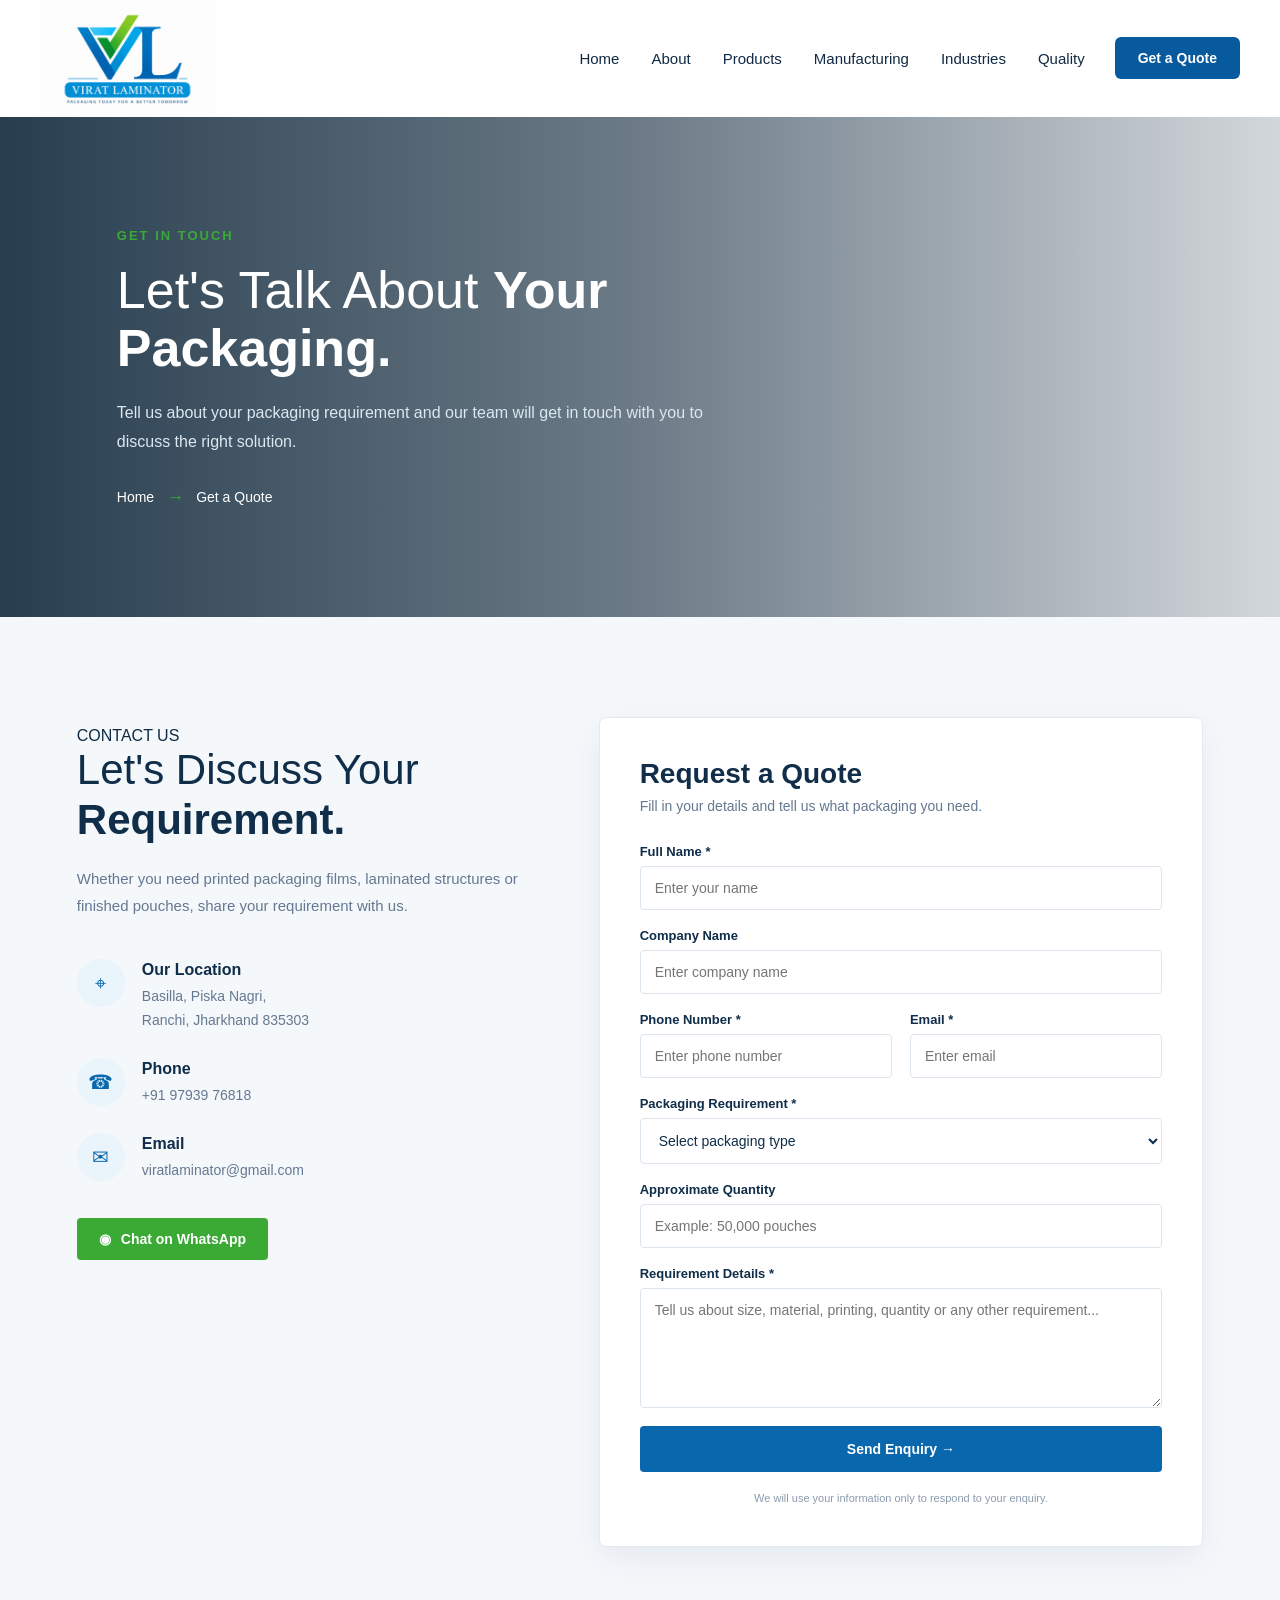
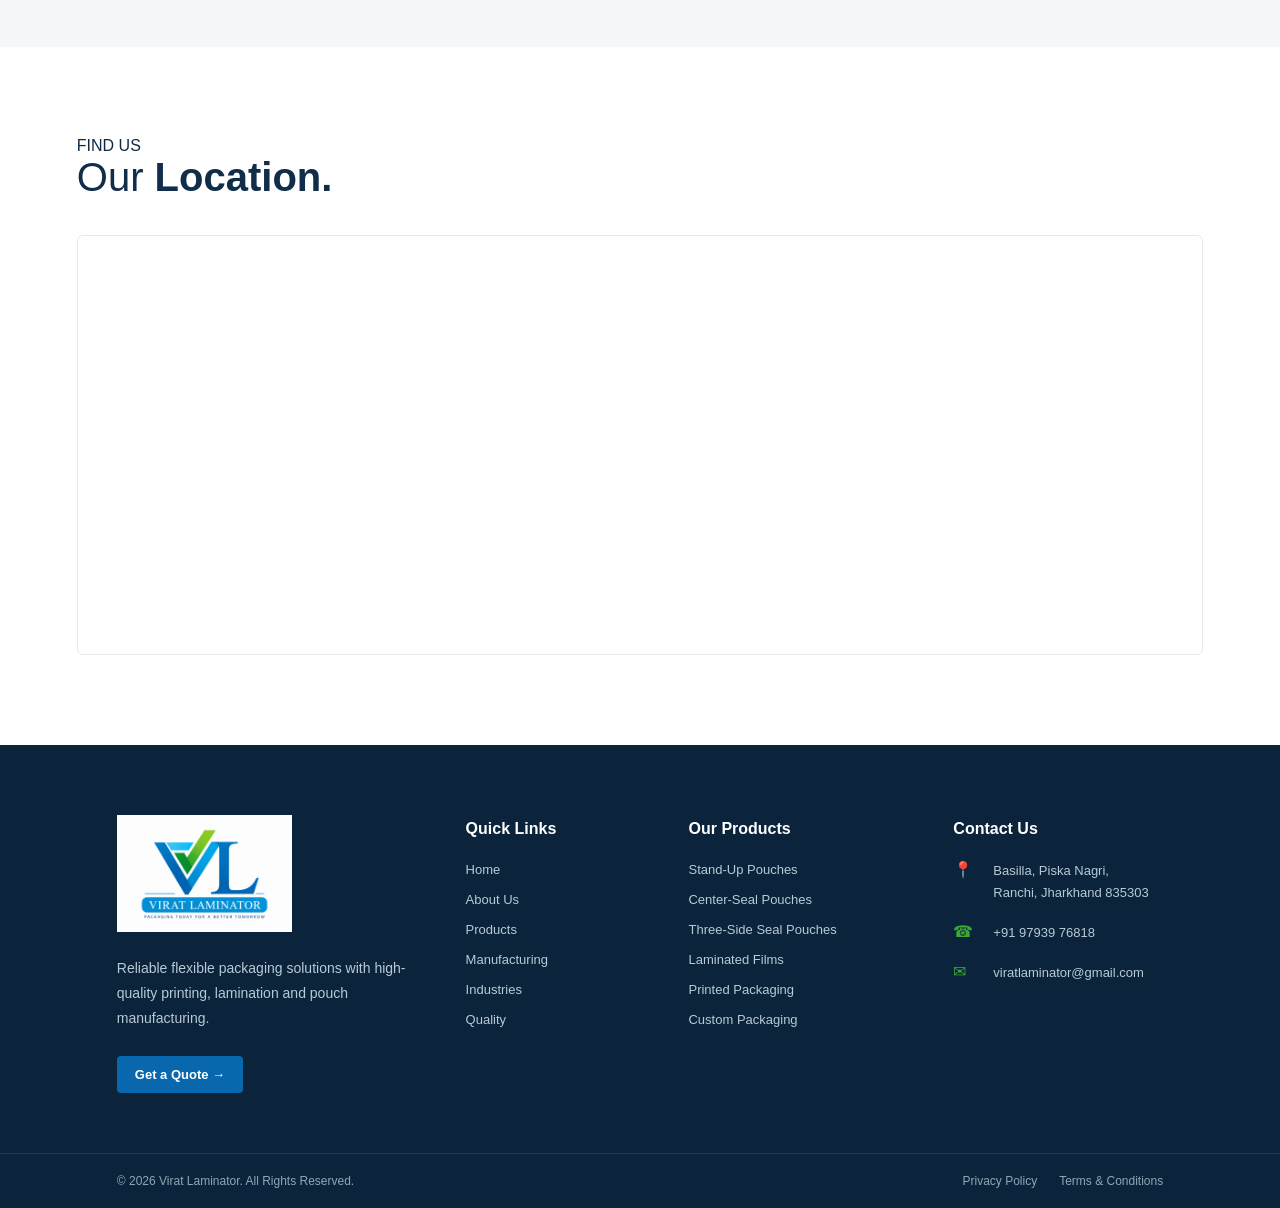
==== pages/contact.html @ d9c420b5 "Add files via upload" ====
<!DOCTYPE html>
<html lang="en">

<head>
    <meta charset="UTF-8">
    <meta name="viewport" content="width=device-width, initial-scale=1.0">

    <title>Get a Quote | Virat Laminator</title>

    <meta name="description"
        content="Contact Virat Laminator for flexible packaging, pouch manufacturing, gravure printing and lamination requirements.">

    <link rel="stylesheet" href="../css/global.css">
    <link rel="stylesheet" href="../css/contact.css">
</head>

<body>

    <!-- =====================================================
         NAVBAR
    ====================================================== -->

    <header class="navbar">

        <a href="../index.html" class="logo">
            <img src="../assets/images/logo/logo.png"
                 alt="Virat Laminator">
        </a>

        <nav class="nav-menu">

            <a href="../index.html" class="nav-link">Home</a>

            <a href="about.html" class="nav-link">About</a>

            <a href="products.html" class="nav-link">Products</a>

            <a href="manufacturing.html" class="nav-link">
                Manufacturing
            </a>

            <a href="industries.html" class="nav-link">
                Industries
            </a>

            <a href="quality.html" class="nav-link">
                Quality
            </a>

        </nav>

        <a href="contact.html" class="quote-btn">
            Get a Quote
        </a>

        <button class="menu-toggle"
                id="menuToggle"
                aria-label="Open Menu">

            <span></span>
            <span></span>
            <span></span>

        </button>

    </header>


    <!-- =====================================================
         MOBILE MENU
    ====================================================== -->

    <div class="mobile-menu" id="mobileMenu">

            <a href="../index.html" class="mobile-nav-link ">
                Home
            </a>

            <a href="about.html" class="mobile-nav-link ">
                About Us
            </a>

            <a href="products.html" class="mobile-nav-link">
                Products
            </a>

            <a href="manufacturing.html" class="mobile-nav-link">
                Manufacturing
            </a>

            <a href="industries.html" class="mobile-nav-link">
                Industries
            </a>

            <a href="quality.html" class="mobile-nav-link">
                Quality
            </a>

            <a href="contact.html" class="mobile-nav-link active">
                Contact
            </a>

            <a href="contact.html" class="mobile-quote-btn active">
                Get a Quote
            </a>

        </div>

    

    <!-- =====================================================
         CONTACT HERO
    ====================================================== -->

    <section class="contact-hero">

        <div class="contact-hero-content">

            <span class="contact-hero-label">
                GET IN TOUCH
            </span>

            <h1>
                Let's Talk About
                <strong>Your Packaging.</strong>
            </h1>

            <p>
                Tell us about your packaging requirement and our team
                will get in touch with you to discuss the right solution.
            </p>

            <div class="contact-breadcrumb">

                <a href="../index.html">
                    Home
                </a>

                <span>→</span>

                <span>
                    Get a Quote
                </span>

            </div>

        </div>

    </section>


    <!-- =====================================================
         CONTACT SECTION
    ====================================================== -->

    <section class="contact-section">

        <div class="contact-container">


            <!-- =================================================
                 CONTACT INFORMATION
            ================================================== -->

            <div class="contact-info">

                <span class="section-label">
                    CONTACT US
                </span>

                <h2>
                    Let's Discuss Your
                    <strong>Requirement.</strong>
                </h2>

                <p class="contact-intro">
                    Whether you need printed packaging films,
                    laminated structures or finished pouches,
                    share your requirement with us.
                </p>


                <!-- ADDRESS -->

                <div class="contact-info-item">

                    <div class="contact-info-icon">
                        ⌖
                    </div>

                    <div>

                        <h3>
                            Our Location
                        </h3>

                        <p>
                            Basilla, Piska Nagri,<br>
                            Ranchi, Jharkhand 835303
                        </p>

                    </div>

                </div>


                <!-- PHONE -->

                <div class="contact-info-item">

                    <div class="contact-info-icon">
                        ☎
                    </div>

                    <div>

                        <h3>
                            Phone
                        </h3>

                        <p>
                            <a href="tel:+919793976818">
                                +91 97939 76818
                            </a>
                        </p>

                    </div>

                </div>


                <!-- EMAIL -->

                <div class="contact-info-item">

                    <div class="contact-info-icon">
                        ✉
                    </div>

                    <div>

                        <h3>
                            Email
                        </h3>

                        <p>
                            <a href="mailto:viratlaminator@gmail.com">
                                viratlaminator@gmail.com
                            </a>
                        </p>

                    </div>

                </div>


                <!-- WHATSAPP -->

                <a href="https://wa.me/919793976818"
                   class="whatsapp-button"
                   target="_blank">

                    <span>◉</span>

                    Chat on WhatsApp

                </a>

            </div>


            <!-- =================================================
                 QUOTE FORM
            ================================================== -->

            <div class="quote-form-wrapper">

                <div class="quote-form-heading">

                    <h2>
                        Request a Quote
                    </h2>

                    <p>
                        Fill in your details and tell us what
                        packaging you need.
                    </p>

                </div>


                <form id="quoteForm"
                      class="quote-form">


                    <!-- NAME -->

                    <div class="form-group">

                        <label for="name">
                            Full Name *
                        </label>

                        <input
                            type="text"
                            id="name"
                            name="name"
                            placeholder="Enter your name"
                            required>

                    </div>


                    <!-- COMPANY -->

                    <div class="form-group">

                        <label for="company">
                            Company Name
                        </label>

                        <input
                            type="text"
                            id="company"
                            name="company"
                            placeholder="Enter company name">

                    </div>


                    <!-- PHONE -->

                    <div class="form-row">

                        <div class="form-group">

                            <label for="phone">
                                Phone Number *
                            </label>

                            <input
                                type="tel"
                                id="phone"
                                name="phone"
                                placeholder="Enter phone number"
                                required>

                        </div>


                        <!-- EMAIL -->

                        <div class="form-group">

                            <label for="email">
                                Email *
                            </label>

                            <input
                                type="email"
                                id="email"
                                name="email"
                                placeholder="Enter email"
                                required>

                        </div>

                    </div>


                    <!-- PRODUCT -->

                    <div class="form-group">

                        <label for="product">
                            Packaging Requirement *
                        </label>

                        <select id="product"
                                name="product"
                                required>

                            <option value="">
                                Select packaging type
                            </option>

                            <option value="stand-up-pouch">
                                Stand-Up Pouches
                            </option>

                            <option value="center-seal">
                                Center-Seal Pouches
                            </option>

                            <option value="three-side-seal">
                                Three-Side Seal Pouches
                            </option>

                            <option value="laminated-film">
                                Laminated Films
                            </option>

                            <option value="printed-packaging">
                                Printed Packaging
                            </option>

                            <option value="custom-packaging">
                                Custom Packaging
                            </option>

                            <option value="other">
                                Other
                            </option>

                        </select>

                    </div>


                    <!-- QUANTITY -->

                    <div class="form-group">

                        <label for="quantity">
                            Approximate Quantity
                        </label>

                        <input
                            type="text"
                            id="quantity"
                            name="quantity"
                            placeholder="Example: 50,000 pouches">

                    </div>


                    <!-- MESSAGE -->

                    <div class="form-group">

                        <label for="message">
                            Requirement Details *
                        </label>

                        <textarea
                            id="message"
                            name="message"
                            rows="5"
                            placeholder="Tell us about size, material, printing, quantity or any other requirement..."
                            required></textarea>

                    </div>


                    <!-- SUBMIT -->

                    <button type="submit"
                            class="quote-submit">

                        Send Enquiry →

                    </button>


                    <p class="form-note">
                        We will use your information only to respond
                        to your enquiry.
                    </p>

                    <p id="formMessage"
                       class="form-message">
                    </p>

                </form>

            </div>

        </div>

    </section>


    <!-- =====================================================
         MAP / LOCATION
    ====================================================== -->

    <section class="location-section">

        <div class="location-container">

            <div class="location-heading">

                <span class="section-label">
                    FIND US
                </span>

                <h2>
                    Our
                    <strong>Location.</strong>
                </h2>

            </div>


            <div class="map-wrapper">

                <iframe
                    src="https://www.google.com/maps?q=Ranchi,Jharkhand,India&output=embed"
                    loading="lazy"
                    allowfullscreen>
                </iframe>

            </div>

        </div>

    </section>


    <!-- =====================================================
         FOOTER
    ====================================================== -->

    <footer class="site-footer">

        <div class="footer-container">

            <div class="footer-column footer-company">

                <a href="../index.html"
                   class="footer-logo">

                    <img src="../assets/images/logo/logo.png"
                         alt="Virat Laminator">

                </a>

                <p>
                    Reliable flexible packaging solutions with
                    high-quality printing, lamination and pouch
                    manufacturing.
                </p>

                <a href="contact.html"
                   class="footer-quote">
                    Get a Quote →
                </a>

            </div>


            <div class="footer-column">

                <h3>Quick Links</h3>

                <ul>

                    <li><a href="../index.html">Home</a></li>

                    <li><a href="about.html">About Us</a></li>

                    <li><a href="products.html">Products</a></li>

                    <li>
                        <a href="manufacturing.html">
                            Manufacturing
                        </a>
                    </li>

                    <li>
                        <a href="industries.html">
                            Industries
                        </a>
                    </li>

                    <li>
                        <a href="quality.html">
                            Quality
                        </a>
                    </li>

                </ul>

            </div>


            <div class="footer-column">

                <h3>Our Products</h3>

                <ul>

                    <li>
                        <a href="products.html">
                            Stand-Up Pouches
                        </a>
                    </li>

                    <li>
                        <a href="products.html">
                            Center-Seal Pouches
                        </a>
                    </li>

                    <li>
                        <a href="products.html">
                            Three-Side Seal Pouches
                        </a>
                    </li>

                    <li>
                        <a href="products.html">
                            Laminated Films
                        </a>
                    </li>

                    <li>
                        <a href="products.html">
                            Printed Packaging
                        </a>
                    </li>

                    <li>
                        <a href="products.html">
                            Custom Packaging
                        </a>
                    </li>

                </ul>

            </div>


            <div class="footer-column footer-contact">

                <h3>Contact Us</h3>

                <div class="footer-contact-item">

                    <span>📍</span>

                    <p>
                        Basilla, Piska Nagri,<br>
                        Ranchi, Jharkhand 835303
                    </p>

                </div>

                <div class="footer-contact-item">

                    <span>☎</span>

                    <p>
                        <a href="tel:+919793976818">
                            +91 97939 76818
                        </a>
                    </p>

                </div>

                <div class="footer-contact-item">

                    <span>✉</span>

                    <p>
                        <a href="mailto:viratlaminator@gmail.com">
                            viratlaminator@gmail.com
                        </a>
                    </p>

                </div>

            </div>

        </div>


        <div class="footer-bottom">

            <div class="footer-bottom-container">

                <p>
                    © 2026 Virat Laminator. All Rights Reserved.
                </p>

                <div class="footer-bottom-links">

                    <a href="#">
                        Privacy Policy
                    </a>

                    <a href="#">
                        Terms & Conditions
                    </a>

                </div>

            </div>

        </div>

    </footer>


    <script src="../js/global.js"></script>
    <script src="../js/contact.js"></script>

</body>

</html>
---- css/global.css ----
/* =====================================================
   VIRAT LAMINATOR
   GLOBAL STYLES
===================================================== */


/* ================= COLORS ================= */

:root {

    --primary-blue: #075A9E;
    --secondary-blue: #0B82C9;

    --primary-green: #48A52A;
    --light-green: #EAF6E5;

    --dark-navy: #102A43;

    --white: #FFFFFF;
    --light-gray: #F5F7FA;

    --text-dark: #102A43;
    --text-gray: #667085;

    --border-gray: #E4E7EC;

}


/* ================= RESET ================= */

* {
    margin: 0;
    padding: 0;
    box-sizing: border-box;
}


html {
    scroll-behavior: smooth;
}


body {
    font-family: Arial, Helvetica, sans-serif;
    color: var(--text-dark);
    background-color: var(--white);
}


a {
    text-decoration: none;
    color: inherit;
}


button {
    font-family: inherit;
}


/* ================= NAVBAR ================= */

.site-header {
    width: 100%;
    background: var(--white);
    position: sticky;
    top: 0;
    z-index: 1000;

    border-bottom: 1px solid var(--border-gray);
}


.navbar {
    width: 100%;
    max-width: 1400px;

    margin: 0 auto;

    min-height: 82px;

    padding: 0 40px;

    display: flex;
    align-items: center;
    justify-content: space-between;

    gap: 30px;
}


/* ================= LOGO ================= */

.logo {
    display: flex;
    align-items: center;

    flex-shrink: 0;
}


.logo img {
    width: 175px;
    height: auto;

    display: block;
}


/* ================= DESKTOP MENU ================= */

.nav-menu {
    display: flex;
    align-items: center;

    gap: 32px;

    margin-left: auto;
}


.nav-link {
    position: relative;

    font-size: 15px;
    font-weight: 500;

    color: var(--text-dark);

    padding: 30px 0;

    transition: color 0.3s ease;
}


/* Hover */

.nav-link:hover {
    color: var(--primary-blue);
}


/* Active */

.nav-link.active {
    color: var(--primary-blue);
}


/* Active underline */

.nav-link.active::after {

    content: "";

    position: absolute;

    left: 0;
    right: 0;
    bottom: 20px;

    height: 2px;

    background: var(--primary-green);

}


/* ================= NAV ACTIONS ================= */

.nav-actions {

    display: flex;
    align-items: center;

    gap: 15px;

    margin-left: 10px;
}


/* ================= GET QUOTE BUTTON ================= */

.quote-btn {

    display: inline-flex;

    align-items: center;
    justify-content: center;

    padding: 13px 23px;

    border-radius: 6px;

    background: var(--primary-blue);

    color: var(--white);

    font-size: 14px;
    font-weight: 600;

    white-space: nowrap;

    transition:
        background 0.3s ease,
        transform 0.3s ease;

}


.quote-btn:hover {

    background: var(--dark-navy);

    transform: translateY(-2px);

}


/* ================= MOBILE MENU BUTTON ================= */

.menu-toggle {

    display: none;

    width: 42px;
    height: 42px;

    border: none;

    background: transparent;

    cursor: pointer;

    padding: 8px;

}


.menu-toggle span {

    display: block;

    width: 25px;
    height: 2px;

    margin: 5px auto;

    background: var(--dark-navy);

    transition: all 0.3s ease;

}


/* ================= MOBILE MENU ================= */

.mobile-menu {

    display: none;

    background: var(--white);

    border-top: 1px solid var(--border-gray);

    padding: 15px 25px 25px;

}


.mobile-nav-link {

    display: block;

    padding: 14px 5px;

    border-bottom: 1px solid var(--border-gray);

    font-size: 16px;
    font-weight: 500;

    color: var(--text-dark);

}


.mobile-nav-link:hover,
.mobile-nav-link.active {

    color: var(--primary-blue);

}


/* ================= MOBILE QUOTE ================= */

.mobile-quote-btn {

    display: block;

    margin-top: 20px;

    padding: 14px;

    text-align: center;

    border-radius: 6px;

    background: var(--primary-green);

    color: var(--white);

    font-weight: 600;

}


/* ================= TEMPORARY CONTENT ================= */

.placeholder-section {

    min-height: 80vh;

    display: flex;

    flex-direction: column;

    align-items: center;
    justify-content: center;

    text-align: center;

    padding: 40px;

    background: var(--light-gray);

}


.placeholder-section h1 {

    font-size: 52px;

    color: var(--primary-blue);

    margin-bottom: 15px;

}


.placeholder-section p {

    font-size: 20px;

    color: var(--text-gray);

}


/* =====================================================
   TABLET
===================================================== */

@media (max-width: 1100px) {

    .navbar {
        padding: 0 25px;
    }

    .nav-menu {
        gap: 20px;
    }

    .nav-link {
        font-size: 14px;
    }

    .logo img {
        width: 150px;
    }

}


/* =====================================================
   MOBILE
===================================================== */

@media (max-width: 850px) {

    .navbar {

        min-height: 72px;

        padding: 0 20px;

    }


    .logo img {
        width: 145px;
    }


    /* Hide desktop menu */

    .nav-menu {
        display: none;
    }


    /* Hide desktop quote */

    .quote-btn {
        display: none;
    }


    /* Show mobile button */

    .menu-toggle {
        display: block;
    }


    /* Mobile menu */

    .mobile-menu {

        display: none;

    }


    .mobile-menu.show {

        display: block;

    }


    .placeholder-section h1 {

        font-size: 38px;

    }


    .placeholder-section p {

        font-size: 17px;

    }

}


/* =====================================================
   SMALL MOBILE
===================================================== */

@media (max-width: 480px) {

    .navbar {

        padding: 0 15px;

    }


    .logo img {

        width: 130px;

    }


    .mobile-menu {

        padding-left: 20px;
        padding-right: 20px;

    }

}
/* =========================================
   FOOTER
========================================= */

.site-footer {
    background: #0b243b;
    color: #ffffff;
}


/* MAIN FOOTER */

.footer-container {
    max-width: 1200px;
    margin: auto;

    padding: 70px 6% 60px;

    display: grid;
    grid-template-columns: 1.4fr 0.8fr 1fr 1fr;
    gap: 55px;
}


/* COMPANY */

.footer-logo {
    display: inline-block;
    margin-bottom: 20px;
}

.footer-logo img {
    width: 175px;
    height: auto;
    display: block;
}

.footer-company > p {
    max-width: 300px;

    margin: 0 0 25px;

    color: #b9c9d6;
    font-size: 14px;
    line-height: 1.8;
}


/* QUOTE BUTTON */

.footer-quote {
    display: inline-block;

    padding: 11px 18px;

    background: #0867ad;
    color: #ffffff;

    text-decoration: none;

    border-radius: 4px;

    font-size: 13px;
    font-weight: 600;

    transition: 0.3s ease;
}

.footer-quote:hover {
    background: #3aaa35;
}


/* COLUMN HEADINGS */

.footer-column h3 {
    margin: 5px 0 22px;

    color: #ffffff;

    font-size: 16px;
    font-weight: 600;
}


/* LINKS */

.footer-column ul {
    list-style: none;
    margin: 0;
    padding: 0;
}

.footer-column ul li {
    margin-bottom: 12px;
}

.footer-column ul li a {
    color: #b9c9d6;

    text-decoration: none;

    font-size: 13px;

    transition: 0.25s ease;
}

.footer-column ul li a:hover {
    color: #ffffff;
    padding-left: 4px;
}


/* CONTACT */

.footer-contact-item {
    display: flex;
    align-items: flex-start;
    gap: 12px;

    margin-bottom: 18px;
}

.footer-contact-item > span {
    width: 28px;
    flex-shrink: 0;

    color: #3aaa35;

    font-size: 16px;
}

.footer-contact-item p {
    margin: 0;

    color: #b9c9d6;

    font-size: 13px;
    line-height: 1.7;
}

.footer-contact-item a {
    color: #b9c9d6;
    text-decoration: none;

    transition: 0.25s ease;
}

.footer-contact-item a:hover {
    color: #ffffff;
}


/* =========================================
   FOOTER BOTTOM
========================================= */

.footer-bottom {
    border-top: 1px solid rgba(255, 255, 255, 0.1);
}

.footer-bottom-container {
    max-width: 1200px;
    margin: auto;

    padding: 20px 6%;

    display: flex;
    align-items: center;
    justify-content: space-between;

    gap: 20px;
}

.footer-bottom p {
    margin: 0;

    color: #91a6b6;

    font-size: 12px;
}

.footer-bottom-links {
    display: flex;
    gap: 22px;
}

.footer-bottom-links a {
    color: #91a6b6;

    text-decoration: none;

    font-size: 12px;

    transition: 0.25s ease;
}

.footer-bottom-links a:hover {
    color: #ffffff;
}


/* =========================================
   TABLET
========================================= */

@media (max-width: 950px) {

    .footer-container {
        grid-template-columns: 1fr 1fr;
        gap: 45px;
    }

}


/* =========================================
   MOBILE
========================================= */

@media (max-width: 600px) {

    .footer-container {
        grid-template-columns: 1fr;
        gap: 35px;

        padding: 55px 20px 45px;
    }

    .footer-company > p {
        max-width: 100%;
    }

    .footer-bottom-container {
        padding: 18px 20px;

        flex-direction: column;
        align-items: flex-start;
    }

    .footer-bottom-links {
        gap: 15px;
        flex-wrap: wrap;
    }

}
---- css/contact.css ----
/* =====================================================
   CONTACT HERO
===================================================== */

.contact-hero {
    min-height: 500px;

    position: relative;

    display: flex;
    align-items: center;

    background-image:
        linear-gradient(
            90deg,
            rgba(10, 35, 55, 0.88),
            rgba(10, 35, 55, 0.60),
            rgba(10, 35, 55, 0.18)
        ),
        url("../assets/images/factory/manufacturing.jpg");

    background-size: cover;
    background-position: center;
}

.contact-hero-content {
    position: relative;
    z-index: 2;

    width: 100%;
    max-width: 1200px;

    margin: auto;

    padding: 90px 6%;
}

.contact-hero-label {
    display: inline-block;

    margin-bottom: 18px;

    color: #3aaa35;

    font-size: 13px;
    font-weight: 700;

    letter-spacing: 2px;
}

.contact-hero h1 {
    max-width: 700px;

    margin: 0 0 22px;

    color: #ffffff;

    font-size: 52px;
    line-height: 1.12;

    font-weight: 400;
}

.contact-hero h1 strong {
    font-weight: 700;
}

.contact-hero-content > p {
    max-width: 620px;

    margin: 0 0 30px;

    color: #dce8f0;

    font-size: 16px;
    line-height: 1.8;
}

.contact-breadcrumb {
    display: flex;
    align-items: center;

    gap: 12px;

    color: #ffffff;

    font-size: 14px;
}

.contact-breadcrumb a {
    color: #ffffff;

    text-decoration: none;
}

.contact-breadcrumb span:first-of-type {
    color: #3aaa35;

    font-size: 18px;
}


/* =====================================================
   CONTACT SECTION
===================================================== */

.contact-section {
    padding: 100px 6%;

    background: #f5f8fb;
}

.contact-container {
    max-width: 1200px;
    margin: auto;

    display: grid;

    grid-template-columns: 0.85fr 1.15fr;

    gap: 75px;

    align-items: start;
}


/* =====================================================
   CONTACT INFORMATION
===================================================== */

.contact-info {
    padding-top: 10px;
}

.contact-info h2 {
    margin: 0 0 20px;

    color: #102d49;

    font-size: 42px;
    line-height: 1.2;

    font-weight: 400;
}

.contact-info h2 strong {
    font-weight: 700;
}

.contact-intro {
    margin: 0 0 40px;

    color: #647891;

    font-size: 15px;
    line-height: 1.8;
}


/* INFO ITEM */

.contact-info-item {
    display: flex;

    align-items: flex-start;

    gap: 17px;

    margin-bottom: 25px;
}

.contact-info-icon {
    width: 48px;
    height: 48px;

    min-width: 48px;

    display: flex;
    align-items: center;
    justify-content: center;

    background: #eaf4fb;

    color: #0867ad;

    border-radius: 50%;

    font-size: 20px;
}

.contact-info-item h3 {
    margin: 2px 0 6px;

    color: #102d49;

    font-size: 16px;
}

.contact-info-item p {
    margin: 0;

    color: #647891;

    font-size: 14px;

    line-height: 1.7;
}

.contact-info-item a {
    color: #647891;

    text-decoration: none;
}

.contact-info-item a:hover {
    color: #0867ad;
}


/* WHATSAPP */

.whatsapp-button {
    display: inline-flex;

    align-items: center;

    gap: 10px;

    margin-top: 10px;

    padding: 13px 22px;

    background: #3aaa35;

    color: #ffffff;

    text-decoration: none;

    border-radius: 4px;

    font-size: 14px;
    font-weight: 600;

    transition: 0.3s ease;
}

.whatsapp-button:hover {
    background: #2f912b;

    transform: translateY(-2px);
}


/* =====================================================
   QUOTE FORM
===================================================== */

.quote-form-wrapper {
    padding: 40px;

    background: #ffffff;

    border: 1px solid #e2e9ef;

    border-radius: 7px;

    box-shadow: 0 12px 35px rgba(16, 45, 73, 0.07);
}

.quote-form-heading {
    margin-bottom: 30px;
}

.quote-form-heading h2 {
    margin: 0 0 8px;

    color: #102d49;

    font-size: 28px;
}

.quote-form-heading p {
    margin: 0;

    color: #647891;

    font-size: 14px;
}


/* FORM */

.quote-form {
    display: flex;

    flex-direction: column;

    gap: 18px;
}

.form-row {
    display: grid;

    grid-template-columns: 1fr 1fr;

    gap: 18px;
}

.form-group {
    display: flex;

    flex-direction: column;

    gap: 7px;
}

.form-group label {
    color: #102d49;

    font-size: 13px;

    font-weight: 600;
}

.form-group input,
.form-group select,
.form-group textarea {
    width: 100%;

    padding: 13px 14px;

    background: #ffffff;

    color: #102d49;

    border: 1px solid #dce5ed;

    border-radius: 4px;

    outline: none;

    font-family: inherit;

    font-size: 14px;

    transition: 0.25s ease;

    box-sizing: border-box;
}

.form-group textarea {
    resize: vertical;

    min-height: 120px;
}

.form-group input:focus,
.form-group select:focus,
.form-group textarea:focus {
    border-color: #0867ad;

    box-shadow: 0 0 0 3px rgba(8, 103, 173, 0.08);
}


/* SUBMIT */

.quote-submit {
    width: 100%;

    padding: 15px;

    border: none;

    border-radius: 4px;

    background: #0867ad;

    color: #ffffff;

    font-family: inherit;

    font-size: 14px;

    font-weight: 600;

    cursor: pointer;

    transition: 0.3s ease;
}

.quote-submit:hover {
    background: #3aaa35;
}

.form-note {
    margin: 0;

    color: #8a9bad;

    text-align: center;

    font-size: 11px;

    line-height: 1.5;
}

.form-message {
    display: none;

    margin: 0;

    padding: 10px;

    border-radius: 4px;

    text-align: center;

    font-size: 13px;
}


/* =====================================================
   LOCATION
===================================================== */

.location-section {
    padding: 90px 6%;

    background: #ffffff;
}

.location-container {
    max-width: 1200px;

    margin: auto;
}

.location-heading {
    margin-bottom: 35px;
}

.location-heading h2 {
    margin: 0;

    color: #102d49;

    font-size: 40px;

    font-weight: 400;
}

.location-heading h2 strong {
    font-weight: 700;
}

.map-wrapper {
    width: 100%;

    height: 420px;

    overflow: hidden;

    border-radius: 6px;

    border: 1px solid #e2e9ef;
}

.map-wrapper iframe {
    width: 100%;
    height: 100%;

    border: 0;
}


/* =====================================================
   TABLET
===================================================== */

@media (max-width: 900px) {

    .contact-hero {
        min-height: 450px;
    }

    .contact-hero-content {
        padding: 75px 5%;
    }

    .contact-hero h1 {
        font-size: 42px;
    }

    .contact-section {
        padding: 75px 5%;
    }

    .contact-container {
        grid-template-columns: 1fr;

        gap: 50px;
    }

    .contact-info h2 {
        font-size: 36px;
    }

    .location-section {
        padding: 75px 5%;
    }

}


/* =====================================================
   MOBILE
===================================================== */

@media (max-width: 600px) {

    .contact-hero {
        min-height: 430px;

        background-position: 60% center;
    }

    .contact-hero-content {
        padding: 65px 20px;
    }

    .contact-hero-label {
        font-size: 11px;
    }

    .contact-hero h1 {
        font-size: 34px;
    }

    .contact-hero-content > p {
        font-size: 14px;
    }

    .contact-section {
        padding: 60px 20px;
    }

    .contact-info h2 {
        font-size: 31px;
    }

    .contact-intro {
        font-size: 14px;
    }

    .quote-form-wrapper {
        padding: 25px 20px;
    }

    .form-row {
        grid-template-columns: 1fr;
    }

    .location-section {
        padding: 60px 20px;
    }

    .location-heading h2 {
        font-size: 31px;
    }

    .map-wrapper {
        height: 320px;
    }

}
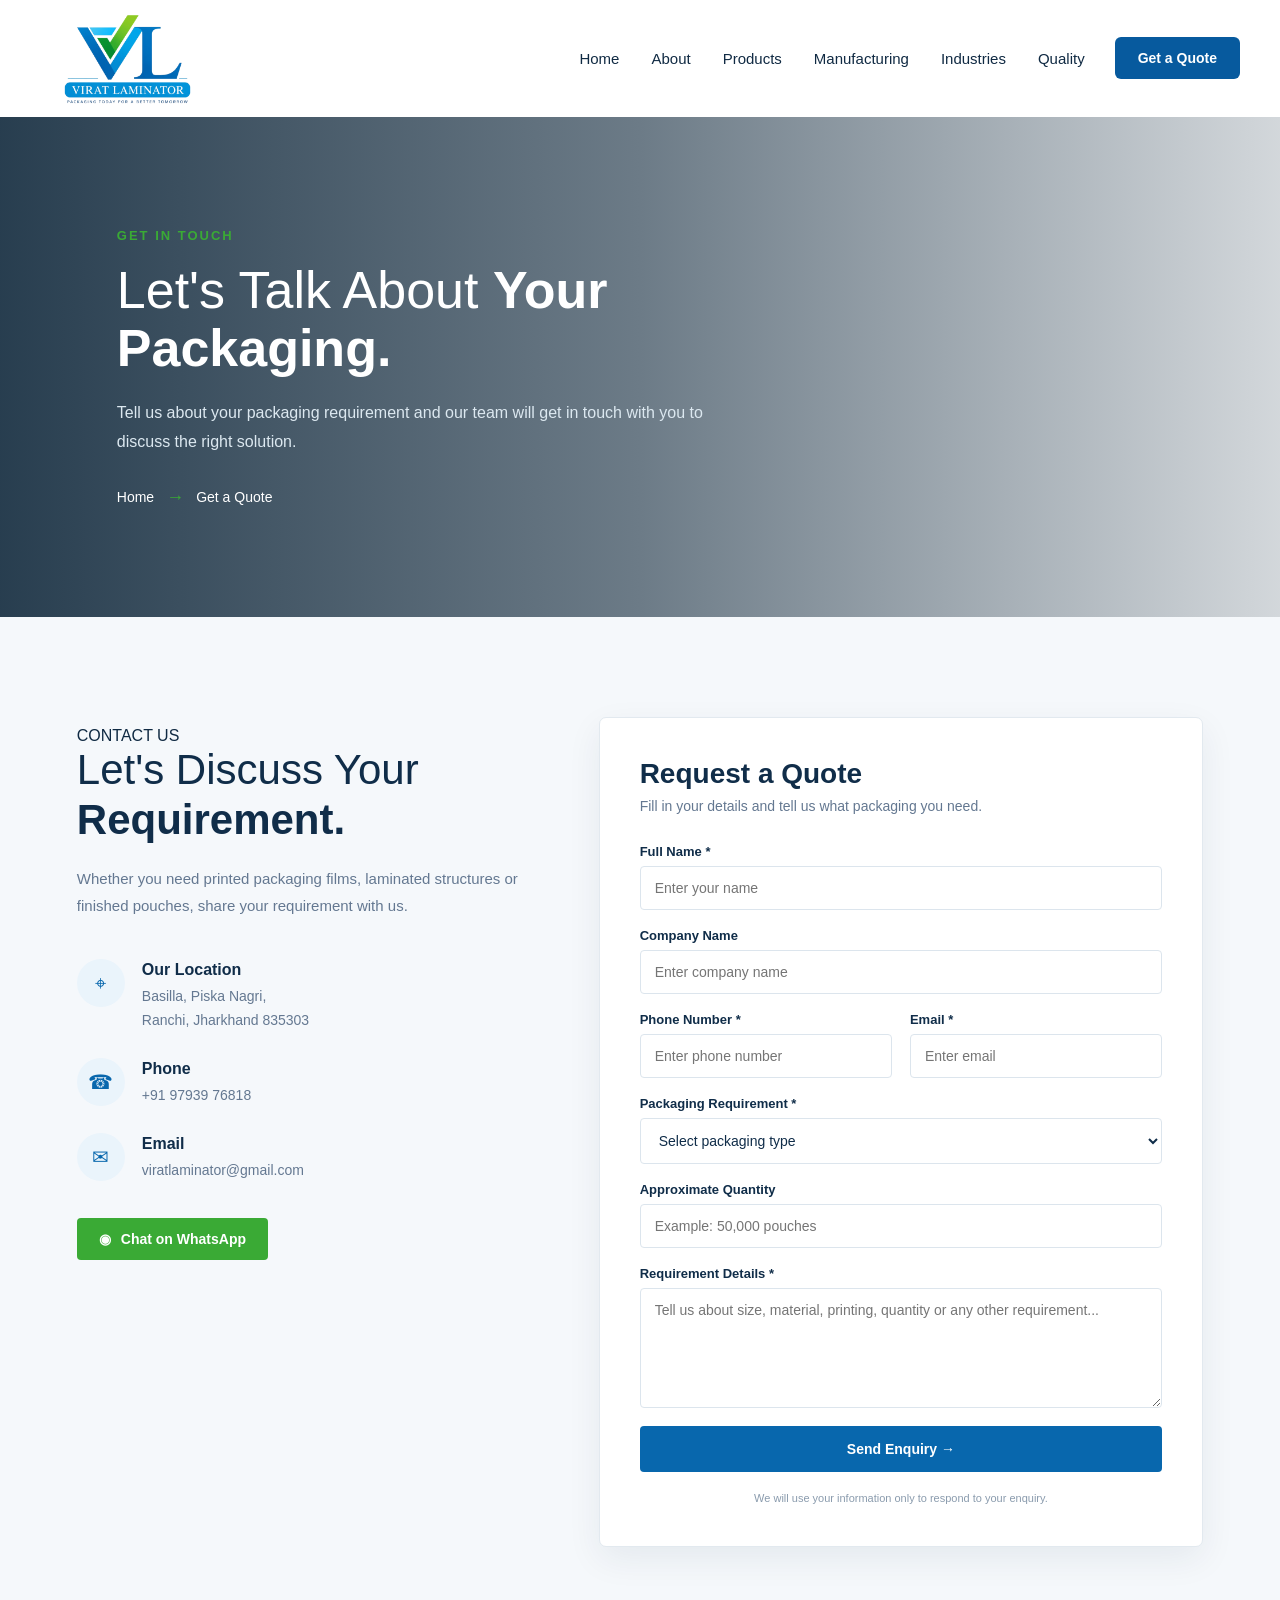
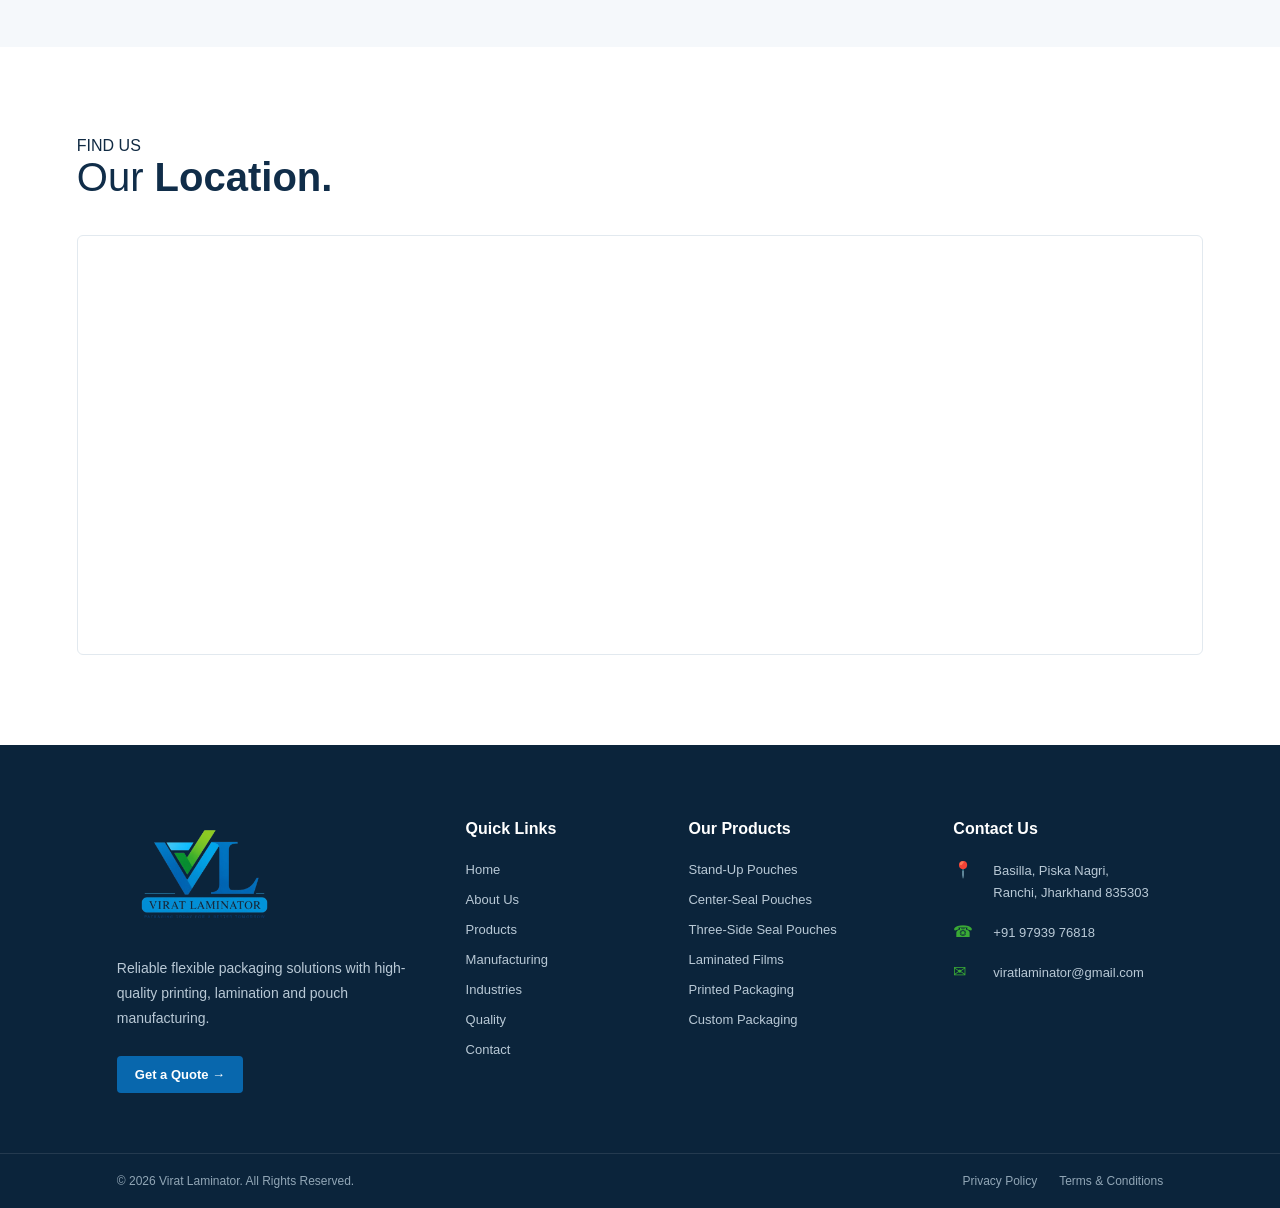
==== commit 687bbb68: "Add files via upload" ====
--- a/pages/contact.html
+++ b/pages/contact.html
@@ -55,7 +55,8 @@
 
         <button class="menu-toggle"
                 id="menuToggle"
-                aria-label="Open Menu">
+                aria-label="Open Menu"
+                type="button">
 
             <span></span>
             <span></span>
@@ -72,41 +73,40 @@
 
     <div class="mobile-menu" id="mobileMenu">
 
-            <a href="../index.html" class="mobile-nav-link ">
-                Home
-            </a>
-
-            <a href="about.html" class="mobile-nav-link ">
-                About Us
-            </a>
-
-            <a href="products.html" class="mobile-nav-link">
-                Products
-            </a>
-
-            <a href="manufacturing.html" class="mobile-nav-link">
-                Manufacturing
-            </a>
-
-            <a href="industries.html" class="mobile-nav-link">
-                Industries
-            </a>
-
-            <a href="quality.html" class="mobile-nav-link">
-                Quality
-            </a>
-
-            <a href="contact.html" class="mobile-nav-link active">
-                Contact
-            </a>
-
-            <a href="contact.html" class="mobile-quote-btn active">
-                Get a Quote
-            </a>
-
-        </div>
-
-    
+        <a href="../index.html" class="mobile-nav-link">
+            Home
+        </a>
+
+        <a href="about.html" class="mobile-nav-link">
+            About Us
+        </a>
+
+        <a href="products.html" class="mobile-nav-link">
+            Products
+        </a>
+
+        <a href="manufacturing.html" class="mobile-nav-link">
+            Manufacturing
+        </a>
+
+        <a href="industries.html" class="mobile-nav-link">
+            Industries
+        </a>
+
+        <a href="quality.html" class="mobile-nav-link">
+            Quality
+        </a>
+
+        <a href="contact.html" class="mobile-nav-link active">
+            Contact
+        </a>
+
+        <a href="contact.html" class="mobile-quote-btn active">
+            Get a Quote
+        </a>
+
+    </div>
+
 
     <!-- =====================================================
          CONTACT HERO
@@ -258,7 +258,8 @@
 
                 <a href="https://wa.me/919793976818"
                    class="whatsapp-button"
-                   target="_blank">
+                   target="_blank"
+                   rel="noopener noreferrer">
 
                     <span>◉</span>
 
@@ -289,8 +290,34 @@
                 </div>
 
 
+                <!-- =================================================
+                     WEB3FORMS CONNECTED FORM
+                ================================================== -->
+
                 <form id="quoteForm"
-                      class="quote-form">
+                      class="quote-form"
+                      method="POST">
+
+
+                    <!-- WEB3FORMS ACCESS KEY -->
+
+                    <input type="hidden"
+                           name="access_key"
+                           value="edc680be-5f14-4cbe-a15e-6215e8a9325c">
+
+
+                    <!-- EMAIL SUBJECT -->
+
+                    <input type="hidden"
+                           name="subject"
+                           value="New Packaging Enquiry - Virat Laminator">
+
+
+                    <!-- FROM NAME -->
+
+                    <input type="hidden"
+                           name="from_name"
+                           value="Virat Laminator Website">
 
 
                     <!-- NAME -->
@@ -306,6 +333,7 @@
                             id="name"
                             name="name"
                             placeholder="Enter your name"
+                            autocomplete="name"
                             required>
 
                     </div>
@@ -323,12 +351,13 @@
                             type="text"
                             id="company"
                             name="company"
-                            placeholder="Enter company name">
-
-                    </div>
-
-
-                    <!-- PHONE -->
+                            placeholder="Enter company name"
+                            autocomplete="organization">
+
+                    </div>
+
+
+                    <!-- PHONE + EMAIL -->
 
                     <div class="form-row">
 
@@ -343,12 +372,11 @@
                                 id="phone"
                                 name="phone"
                                 placeholder="Enter phone number"
+                                autocomplete="tel"
                                 required>
 
                         </div>
 
-
-                        <!-- EMAIL -->
 
                         <div class="form-group">
 
@@ -361,6 +389,7 @@
                                 id="email"
                                 name="email"
                                 placeholder="Enter email"
+                                autocomplete="email"
                                 required>
 
                         </div>
@@ -376,39 +405,40 @@
                             Packaging Requirement *
                         </label>
 
-                        <select id="product"
-                                name="product"
-                                required>
+                        <select
+                            id="product"
+                            name="product"
+                            required>
 
                             <option value="">
                                 Select packaging type
                             </option>
 
-                            <option value="stand-up-pouch">
+                            <option value="Stand-Up Pouches">
                                 Stand-Up Pouches
                             </option>
 
-                            <option value="center-seal">
+                            <option value="Center-Seal Pouches">
                                 Center-Seal Pouches
                             </option>
 
-                            <option value="three-side-seal">
+                            <option value="Three-Side Seal Pouches">
                                 Three-Side Seal Pouches
                             </option>
 
-                            <option value="laminated-film">
+                            <option value="Laminated Films">
                                 Laminated Films
                             </option>
 
-                            <option value="printed-packaging">
+                            <option value="Printed Packaging">
                                 Printed Packaging
                             </option>
 
-                            <option value="custom-packaging">
+                            <option value="Custom Packaging">
                                 Custom Packaging
                             </option>
 
-                            <option value="other">
+                            <option value="Other">
                                 Other
                             </option>
 
@@ -462,11 +492,16 @@
                     </button>
 
 
+                    <!-- NOTE -->
+
                     <p class="form-note">
                         We will use your information only to respond
                         to your enquiry.
                     </p>
 
+
+                    <!-- SUCCESS / ERROR MESSAGE -->
+
                     <p id="formMessage"
                        class="form-message">
                     </p>
@@ -505,7 +540,7 @@
             <div class="map-wrapper">
 
                 <iframe
-                    src="https://www.google.com/maps?q=Ranchi,Jharkhand,India&output=embed"
+                    src="https://www.google.com/maps?q=23.3060754,85.1526922&output=embed"
                     loading="lazy"
                     allowfullscreen>
                 </iframe>
@@ -524,6 +559,9 @@
     <footer class="site-footer">
 
         <div class="footer-container">
+
+
+            <!-- COMPANY -->
 
             <div class="footer-column footer-company">
 
@@ -543,23 +581,41 @@
 
                 <a href="contact.html"
                    class="footer-quote">
+
                     Get a Quote →
+
                 </a>
 
             </div>
 
 
+            <!-- QUICK LINKS -->
+
             <div class="footer-column">
 
-                <h3>Quick Links</h3>
+                <h3>
+                    Quick Links
+                </h3>
 
                 <ul>
 
-                    <li><a href="../index.html">Home</a></li>
-
-                    <li><a href="about.html">About Us</a></li>
-
-                    <li><a href="products.html">Products</a></li>
+                    <li>
+                        <a href="../index.html">
+                            Home
+                        </a>
+                    </li>
+
+                    <li>
+                        <a href="about.html">
+                            About Us
+                        </a>
+                    </li>
+
+                    <li>
+                        <a href="products.html">
+                            Products
+                        </a>
+                    </li>
 
                     <li>
                         <a href="manufacturing.html">
@@ -579,14 +635,24 @@
                         </a>
                     </li>
 
+                    <li>
+                        <a href="contact.html">
+                            Contact
+                        </a>
+                    </li>
+
                 </ul>
 
             </div>
 
 
+            <!-- PRODUCTS -->
+
             <div class="footer-column">
 
-                <h3>Our Products</h3>
+                <h3>
+                    Our Products
+                </h3>
 
                 <ul>
 
@@ -631,9 +697,14 @@
             </div>
 
 
+            <!-- CONTACT -->
+
             <div class="footer-column footer-contact">
 
-                <h3>Contact Us</h3>
+                <h3>
+                    Contact Us
+                </h3>
+
 
                 <div class="footer-contact-item">
 
@@ -646,6 +717,7 @@
 
                 </div>
 
+
                 <div class="footer-contact-item">
 
                     <span>☎</span>
@@ -658,6 +730,7 @@
 
                 </div>
 
+
                 <div class="footer-contact-item">
 
                     <span>✉</span>
@@ -675,6 +748,8 @@
         </div>
 
 
+        <!-- FOOTER BOTTOM -->
+
         <div class="footer-bottom">
 
             <div class="footer-bottom-container">
@@ -690,7 +765,7 @@
                     </a>
 
                     <a href="#">
-                        Terms & Conditions
+                        Terms &amp; Conditions
                     </a>
 
                 </div>
@@ -701,6 +776,10 @@
 
     </footer>
 
+
+    <!-- =====================================================
+         JAVASCRIPT
+    ====================================================== -->
 
     <script src="../js/global.js"></script>
     <script src="../js/contact.js"></script>
